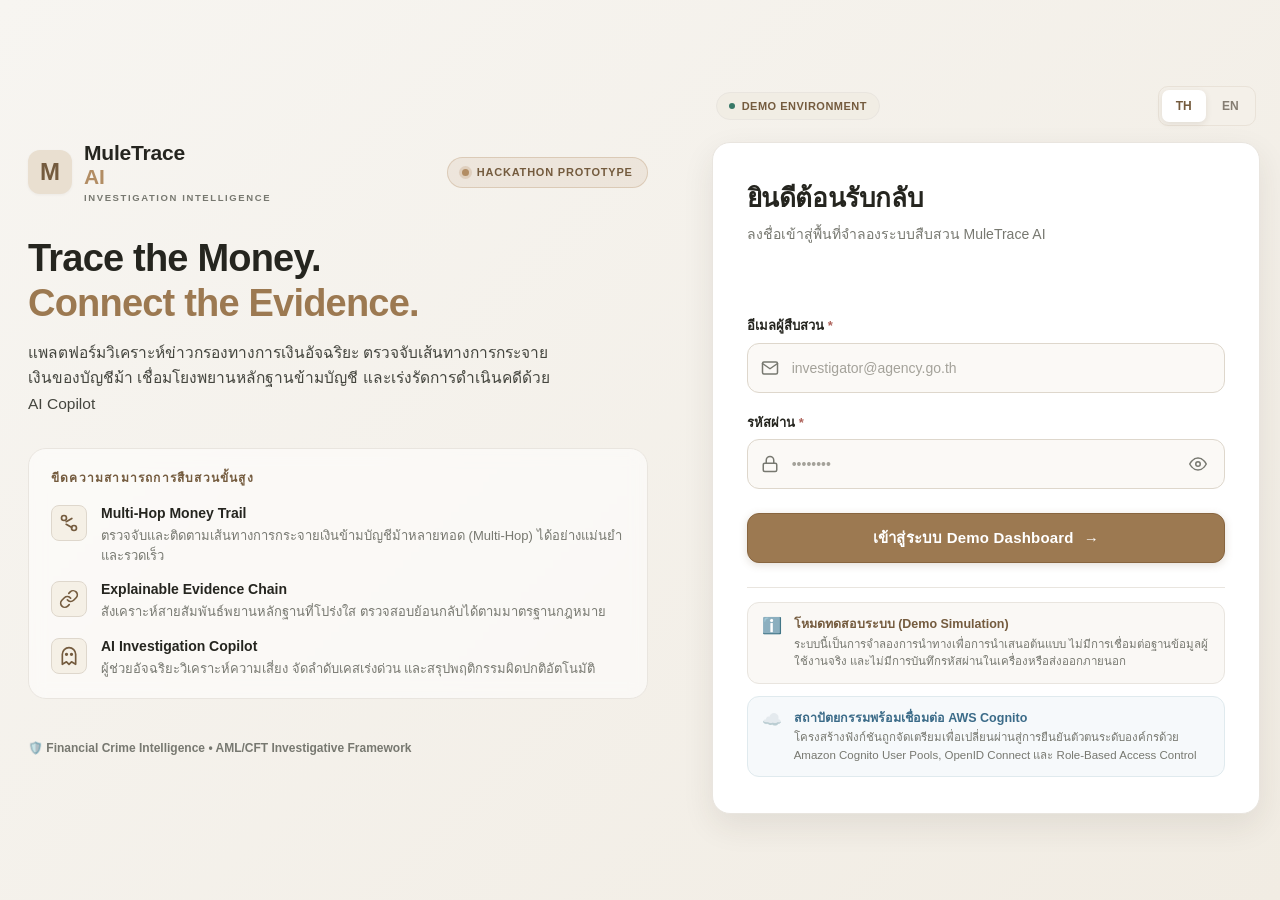
==== app/frontend/index.html @ 10af9bcc "feat: add authentication login pages, session handling, and UI assets for frontend investigation wor" ====
<!doctype html>
<html lang="th">

<head>
  <meta charset="utf-8">
  <meta name="viewport" content="width=device-width,initial-scale=1">
  <meta name="theme-color" content="#f7f5f1">
  <meta name="description" content="MuleTrace AI investigation prototype">

  <title>MuleTrace AI | Investigation Workspace</title>

  <script>
    (function () {
      try {
        if (sessionStorage.getItem("muletrace_auth_session") !== "active") {
          window.location.replace("login.html");
        }
      } catch (e) {
        window.location.replace("login.html");
      }
    })();

    function handleLogout() {
      try {
        sessionStorage.removeItem("muletrace_auth_session");
        localStorage.removeItem("muletrace_auth_session");
      } catch (e) {}
      window.location.replace("login.html");
    }
  </script>
  <style>
    #logoutBtn.btn-logout {
      display: inline-flex !important;
      align-items: center !important;
      justify-content: center !important;
      gap: 6px !important;
      background: #ffffff !important;
      color: #745b3e !important;
      border: 1px solid #ded9d1 !important;
      padding: 8px 14px !important;
      border-radius: 9px !important;
      font-family: inherit !important;
      font-size: 13px !important;
      font-weight: 600 !important;
      cursor: pointer !important;
      transition: all 0.15s ease-in-out !important;
      white-space: nowrap !important;
      flex: 0 0 auto !important;
      box-shadow: 0 1px 3px rgba(70, 50, 30, 0.05) !important;
      height: 40px !important;
      box-sizing: border-box !important;
    }
    #logoutBtn.btn-logout:hover {
      background: #fdfaf6 !important;
      border-color: #c9ad87 !important;
      color: #553e24 !important;
      box-shadow: 0 3px 8px rgba(116, 91, 62, 0.12) !important;
      transform: translateY(-1px);
    }
    #logoutBtn.btn-logout:active {
      transform: translateY(0);
      background: #f5ede2 !important;
    }
    #logoutBtn.btn-logout:focus-visible {
      outline: 2px solid #9c7951 !important;
      outline-offset: 2px !important;
    }
    #logoutBtn .logout-icon {
      stroke: currentColor !important;
      flex-shrink: 0 !important;
      transition: transform 0.15s ease !important;
    }
    #logoutBtn:hover .logout-icon {
      transform: translateX(2px) !important;
    }
    @media (max-width: 720px) {
      #logoutBtn.btn-logout {
        padding: 6px 10px !important;
        font-size: 12px !important;
        height: 36px !important;
      }
    }
  </style>

  <link rel="icon" href="assets/icon.svg" type="image/svg+xml">
  <link rel="manifest" href="manifest.webmanifest">
  <link rel="stylesheet" href="assets/css/style.css">
  <link rel="stylesheet" href="assets/css/case-manager.css">


  <script src="assets/js/data.js" defer></script>
  <script src="assets/js/config.js" defer></script>
  <script src="assets/js/i18n.js" defer></script>
  <script src="assets/js/api.js" defer></script>
  <script src="assets/js/app.js" defer></script>
  <script src="assets/js/case-manager.js" defer></script>
</head>

<body>
  <div class="shell">

    <!-- เมนูด้านซ้าย -->
    <aside class="sidebar">
      <div class="brand">
        <span class="brand-mark">M</span>
        <span>
          MuleTrace <b>AI</b>
          <small>INVESTIGATION INTELLIGENCE</small>
        </span>
      </div>

      <p class="nav-label">WORKSPACE</p>

      <nav aria-label="หน้าหลัก">
        <button class="nav-item active" data-page="overview">
          ▦ <span>Overview</span>
        </button>
        <button class="nav-item" data-page="cases">
          ▤ <span>Case Queue</span>
        </button>
        <button class="nav-item" data-page="trail">
          ◎ <span>Money Trail</span>
        </button>
        <button class="nav-item" data-page="investigation">
          ◇ <span>Investigation</span>
        </button>
        <button class="nav-item" data-page="report">
          ▣ <span>Evidence & Report</span>
        </button>
      </nav>

      <div class="sidebar-foot">
        <span class="status-dot"></span>
        Demo mode active
        <small>
          Synthetic data only · No live banking connection
        </small>
      </div>
    </aside>

    <div class="main-area">

      <!-- แถบด้านบน -->
      <header class="topbar">
        <div>
          <span class="eyebrow">
            FINANCIAL INVESTIGATION / COMMAND CENTER
          </span>
          <h1 id="pageTitle">Overview</h1>
        </div>

        <div class="language-switch" role="group" aria-label="Choose language">
          <button type="button" data-lang="th" class="active">
            TH
          </button>
          <button type="button" data-lang="en">
            EN
          </button>
        </div>

        <div class="header-actions">
          <span class="mode-badge">● DEMO DATA</span>

          <label class="case-select-label" for="caseSelect">
            CASE
          </label>

          <select id="caseSelect" aria-label="เลือกเคส"></select>

          <button type="button" id="logoutBtn" class="btn-logout" aria-label="ออกจากระบบ" title="ออกจากระบบ" onclick="handleLogout()">
            <svg class="logout-icon" width="15" height="15" viewBox="0 0 24 24" fill="none" stroke="currentColor" stroke-width="2" stroke-linecap="round" stroke-linejoin="round" aria-hidden="true">
              <path d="M9 21H5a2 2 0 0 1-2-2V5a2 2 0 0 1 2-2h4"></path>
              <polyline points="16 17 21 12 16 7"></polyline>
              <line x1="21" y1="12" x2="9" y2="12"></line>
            </svg>
            <span class="logout-label">ออกจากระบบ</span>
          </button>
        </div>
      </header>

      <main>

        <!-- หน้าที่ 1: Overview -->
        <section class="page active" id="page-overview">

          <div class="intro">
            <div>
              <p class="eyebrow">MULETRACE AI</p>
              <h2>
                Trace the Money.<br>
                Connect the Evidence.
              </h2>
              <p>
                เปลี่ยน Fraud Alert ให้เป็นเส้นทางการสืบสวน
                ที่ตรวจสอบหลักฐานย้อนกลับได้
              </p>
            </div>

            <button class="btn primary" data-go="investigation">
              เริ่มสืบสวน ↗
            </button>
          </div>

          <div class="metrics" id="metrics"></div>

          <div class="two-col">
            <section class="panel">
              <div class="section-head">
                <div>
                  <p class="eyebrow">ALERT MANAGEMENT</p>
                  <h3>Case Queue</h3>
                </div>
                <button class="text-btn" data-go="cases">
                  ดูทั้งหมด →
                </button>
              </div>

              <div id="overviewCases"></div>
            </section>

            <section class="panel">
              <div class="section-head">
                <div>
                  <p class="eyebrow">NETWORK SNAPSHOT</p>
                  <h3>Current Case</h3>
                </div>

                <span class="soft-pill" id="overviewRisk">—</span>
              </div>

              <div class="snapshot" id="snapshot"></div>

              <button class="btn subtle full" data-go="trail">
                เปิด Money Trail →
              </button>
            </section>
          </div>
        </section>

        <!-- หน้าที่ 2: Case Queue -->
        <section class="page" id="page-cases" hidden>
          <div class="section-head">
            <div>
              <p class="eyebrow">FRAUD ALERTS</p>
              <h2>Investigation Queue</h2>
            </div>

            <span class="soft-pill">
              จัดลำดับเพื่อให้เจ้าหน้าที่ตรวจต่อ
            </span>
          </div>

          <div class="panel">
            <div id="allCases"></div>
          </div>
        </section>

        <!-- หน้าที่ 3: Money Trail -->
        <section class="page" id="page-trail" hidden>

          <div class="section-head">
            <div>
              <p class="eyebrow">TRANSACTION INTELLIGENCE</p>
              <h2>Multi-Hop Money Trail</h2>
            </div>

            <span class="soft-pill">
              คลิกบัญชีหรือเส้นธุรกรรม
            </span>
          </div>

          <div class="panel">
            <div class="controls">
              <label>
                Network depth
                <select id="hopSelect">
                  <option value="1">1 hop</option>
                  <option value="2">2 hops</option>
                  <option value="3" selected>3 hops</option>
                </select>
              </label>

              <button id="resetReplay" class="btn subtle">
                แสดงทั้งหมด
              </button>
            </div>

            <div class="graph-container">
              <svg id="moneyGraph" viewBox="0 0 850 460" role="img" aria-label="กราฟเครือข่ายธุรกรรม">
              </svg>
            </div>

            <div class="legend">
              <span><i class="dot target"></i>บัญชีเป้าหมาย</span>
              <span><i class="dot flagged"></i>บัญชีที่ถูก Flag</span>
              <span><i class="dot watch"></i>บัญชี Watch</span>
              <span><i class="dot normal"></i>บัญชีอื่น</span>
            </div>
          </div>

          <div class="two-col">

            <section class="panel">
              <div class="section-head">
                <h3>Time Replay</h3>
                <span class="soft-pill" id="replayCount">—</span>
              </div>

              <label for="replayRange" class="field-label">
                เลื่อนเพื่อแสดงธุรกรรมตามลำดับเวลา
              </label>

              <input type="range" min="0" max="10" value="10" id="replayRange">

              <p class="helper" id="replayTime"></p>
            </section>

            <section class="panel">
              <div class="section-head">
                <h3>Selected Transaction</h3>
                <span class="soft-pill" id="selectedTxTag">—</span>
              </div>

              <div id="transactionDetail"></div>
            </section>
          </div>

          <section class="panel">
            <div class="section-head">
              <h3>Transaction Records</h3>
              <span class="helper">
                เลือกแถวเพื่อเน้นเส้นทาง
              </span>
            </div>

            <div class="table-scroll">
              <table>
                <thead>
                  <tr>
                    <th>ID</th>
                    <th>From → To</th>
                    <th>Amount</th>
                    <th>Date / Time</th>
                  </tr>
                </thead>
                <tbody id="transactionRows"></tbody>
              </table>
            </div>
          </section>
        </section>

        <!-- หน้าที่ 4: Investigation -->
        <section class="page" id="page-investigation" hidden>

          <div class="section-head">
            <div>
              <p class="eyebrow">INVESTIGATION WORKSPACE</p>
              <h2 id="investigationHeading">
                Case investigation
              </h2>
            </div>
            <span class="soft-pill" id="priorityLabel">—</span>
          </div>

          <div class="two-col">
            <section class="panel">
              <h3>Investigation Summary</h3>
              <div id="caseSummary"></div>

              <p class="disclaimer">
                Priority Score เป็นคะแนนจัดลำดับการตรวจสอบ
                ไม่ใช่โอกาสกระทำผิด และไม่ใช่การตัดสินความผิด
              </p>
            </section>

            <section class="panel">
              <div class="section-head">
                <h3>Tool Activity</h3>
                <span class="soft-pill">RULE-BASED DEMO</span>
              </div>

              <ol class="steps" id="toolSteps"></ol>
            </section>
          </div>

          <section class="panel">
            <div class="section-head">
              <h3>Recommended Next Accounts</h3>
              <button class="text-btn" data-go="trail">
                ดูกราฟ →
              </button>
            </div>

            <div id="recommendedAccounts" class="chips"></div>
          </section>
        </section>

        <!-- หน้าที่ 5: Evidence & Report -->
        <section class="page" id="page-report" hidden>

          <div class="section-head">
            <div>
              <p class="eyebrow">EXPLAINABLE INVESTIGATION</p>
              <h2>Evidence Chain & Report</h2>
            </div>

            <button class="btn primary" id="downloadReport">
              ↓ ดาวน์โหลดรายงาน
            </button>
          </div>

          <section class="panel">
            <div class="section-head">
              <h3>Evidence Chain</h3>
              <span class="helper">
                อ้างอิง Transaction ID จากข้อมูลจำลอง
              </span>
            </div>

            <div id="evidenceList" class="evidence-list"></div>
          </section>

          <div class="two-col">
            <section class="panel">
              <h3>Cross-Case Connections</h3>
              <div id="crossCases"></div>
            </section>

            <section class="panel">
              <div class="section-head">
                <h3>AWS Agent Handoff</h3>
                <span class="soft-pill" id="awsStatus">
                  NOT CONNECTED
                </span>
              </div>

              <p class="helper">
                พื้นที่รอรับผลจริงจาก Backend ของเพื่อน
                ไม่ได้เรียก Bedrock อัตโนมัติ
              </p>

              <button class="btn subtle" id="runAi">
                ขอ AI Summary ผ่าน API
              </button>

              <div id="aiResult" class="ai-result" aria-live="polite">
                ยังไม่ได้เชื่อม AWS · ใช้รายงานแบบ Rule-based ได้
              </div>
            </section>
          </div>
        </section>

      </main>

      <footer>
        MuleTrace AI · Hackathon Prototype ·
        Synthetic Data Only · Human Review Required
      </footer>
    </div>
  </div>


  <script>
    // Keep the language switch inside
    // the right-side header actions group.
    document.addEventListener("DOMContentLoaded", () => {
      const headerActions =
        document.querySelector(".header-actions");

      const languageSwitch =
        document.querySelector(".language-switch");

      if (headerActions && languageSwitch) {
        headerActions.prepend(languageSwitch);
      }
    });
  </script>

</body>
</html>
---- app/frontend/assets/css/style.css ----
:root {
  --bg: #f7f5f1;
  --paper: #ffffff;
  --ink: #25251f;
  --muted: #777870;
  --line: #e9e5df;
  --sand: #b28d64;
  --sand-light: #f1ebe2;
  --green: #377867;
  --red: #ae625a;
  --blue: #537d98;
}

* {
  box-sizing: border-box;
}

html {
  scroll-behavior: smooth;
}

body {
  margin: 0;
  font-family: "Segoe UI", Tahoma, sans-serif;
  background: var(--bg);
  color: var(--ink);
}

button,
select,
input {
  font: inherit;
}

button {
  cursor: pointer;
}

button:focus-visible,
select:focus-visible,
input:focus-visible {
  outline: 3px solid #c9ad87;
  outline-offset: 3px;
}

/* เนเธเธฃเธเธชเธฃเนเธฒเธเธซเธฅเธฑเธ */
.shell {
  min-height: 100vh;
  display: grid;
  grid-template-columns: 245px minmax(0, 1fr);
}

/* Sidebar */
.sidebar {
  background: white;
  border-right: 1px solid var(--line);
  padding: 29px 18px;
  display: flex;
  flex-direction: column;
  position: sticky;
  top: 0;
  height: 100vh;
}

.brand {
  display: flex;
  align-items: center;
  gap: 11px;
  font-size: 19px;
  font-weight: 750;
  padding: 4px 10px;
}

.brand b {
  color: var(--sand);
}

.brand small {
  display: block;
  margin-top: 5px;
  font-size: 9px;
  letter-spacing: 1.4px;
  color: var(--muted);
  font-weight: 600;
}

.brand-mark {
  width: 37px;
  height: 37px;
  display: grid;
  place-items: center;
  background: #e9dfd0;
  color: #745b3e;
  border-radius: 11px;
  font-size: 21px;
}

.nav-label,
.eyebrow {
  color: #9a8061;
  letter-spacing: 1.8px;
  font-size: 10px;
  font-weight: 750;
}

.nav-label {
  padding: 40px 12px 11px;
}

.sidebar nav {
  display: grid;
  gap: 5px;
}

.nav-item {
  border: 0;
  background: transparent;
  text-align: left;
  border-radius: 10px;
  padding: 13px 14px;
  color: #6b6b65;
  display: flex;
  align-items: center;
  gap: 12px;
  font-size: 14px;
}

.nav-item:hover,
.nav-item.active {
  background: var(--sand-light);
  color: #654d32;
}

.nav-item.active {
  font-weight: 700;
}

.sidebar-foot {
  margin-top: auto;
  border-top: 1px solid var(--line);
  padding: 22px 11px 4px;
  font-size: 12px;
  color: var(--green);
}

.sidebar-foot small {
  display: block;
  line-height: 1.6;
  margin-top: 8px;
  color: #94938c;
}

.status-dot {
  display: inline-block;
  width: 8px;
  height: 8px;
  border-radius: 50%;
  background: #5e9b7f;
  margin-right: 6px;
}

/* เนเธ–เธเธ”เนเธฒเธเธเธ */
.main-area {
  min-width: 0;
  display: flex;
  flex-direction: column;
}

.topbar {
  padding: 30px 4vw 24px;
  background: white;
  border-bottom: 1px solid var(--line);
  display: flex;
  align-items: center;
  justify-content: space-between;
  gap: 18px;
}

.topbar h1 {
  margin: 5px 0 0;
  font-size: 29px;
}

.header-actions {
  display: flex;
  align-items: center;
  gap: 12px;
  flex-wrap: wrap;
}

.mode-badge,
.soft-pill {
  white-space: nowrap;
  background: #f4f0e9;
  color: #886c4b;
  border-radius: 999px;
  padding: 9px 12px;
  font-size: 11px;
  font-weight: 700;
}

.mode-badge {
  color: #427b64;
  background: #ebf5ee;
}

.case-select-label {
  color: #9a958d;
  font-size: 10px;
}

.header-actions select,
.controls select {
  background: white;
  border: 1px solid #ded9d1;
  padding: 10px 14px;
  border-radius: 9px;
  color: #38352f;
}

/* เธเธทเนเธเธ—เธตเนเน€เธเธทเนเธญเธซเธฒ */
main {
  width: min(1450px, 100%);
  padding: 30px 4vw;
  margin: 0 auto;
  flex: 1;
}

.page {
  display: none;
}

.page.active {
  display: block;
}

/* Hero */
.intro {
  background: #f0ebe3;
  border: 1px solid #e7dfd3;
  border-radius: 20px;
  padding: 32px 36px;
  display: flex;
  align-items: flex-end;
  justify-content: space-between;
  gap: 20px;
  margin-bottom: 20px;
}

.intro h2 {
  font-size: clamp(31px, 3.6vw, 49px);
  line-height: 1.12;
  letter-spacing: -1.5px;
  margin: 10px 0;
}

.intro p:not(.eyebrow) {
  font-size: 14px;
  color: #78736c;
  max-width: 520px;
  line-height: 1.7;
}

.btn {
  border: 1px solid #dcd2c4;
  border-radius: 10px;
  padding: 12px 16px;
  background: white;
  color: #5a4a37;
  font-weight: 650;
  font-size: 13px;
}

.btn:hover {
  filter: brightness(.97);
}

.btn.primary {
  background: #9c7951;
  border-color: #9c7951;
  color: white;
}

.btn.subtle {
  background: #f8f5f0;
}

.btn.full {
  width: 100%;
}

/* KPI Cards */
.metrics {
  display: grid;
  grid-template-columns: repeat(4, minmax(0, 1fr));
  gap: 14px;
  margin-bottom: 18px;
}

.metric {
  background: white;
  border: 1px solid var(--line);
  border-radius: 15px;
  padding: 22px;
}

.metric small {
  display: block;
  color: var(--muted);
  font-size: 12px;
}

.metric strong {
  display: block;
  font-size: 30px;
  margin-top: 9px;
}

/* Panels */
.panel {
  min-width: 0;
  background: white;
  border: 1px solid var(--line);
  border-radius: 16px;
  padding: 24px;
  margin-bottom: 17px;
}

.panel h3 {
  font-size: 18px;
  margin: 0 0 17px;
}

.section-head {
  display: flex;
  align-items: center;
  justify-content: space-between;
  gap: 15px;
  margin-bottom: 18px;
}

.section-head h3,
.section-head h2 {
  margin: 0;
}

.section-head h2 {
  font-size: 28px;
}

.section-head .eyebrow {
  margin: 0 0 8px;
}

.text-btn {
  border: 0;
  background: none;
  color: #9a7754;
  font-weight: 750;
  font-size: 12px;
}

.two-col {
  display: grid;
  grid-template-columns: 1.35fr 1fr;
  gap: 17px;
}

/* Case Queue */
.case-row {
  display: grid;
  grid-template-columns: 1fr auto;
  gap: 12px;
  align-items: center;
  width: 100%;
  text-align: left;
  padding: 16px 4px;
  background: transparent;
  border: 0;
  border-bottom: 1px solid var(--line);
  color: var(--ink);
}

.case-row:hover {
  background: #fcfaf6;
}

.case-row.active .case-title {
  color: #9a7652;
}

.case-title {
  font-weight: 760;
}

.case-desc {
  display: block;
  color: var(--muted);
  font-size: 12px;
  margin-top: 6px;
}

.amount {
  font-weight: 800;
  text-align: right;
}

.risk {
  display: block;
  font-size: 10px;
  color: #ae6c56;
  margin-top: 5px;
}

.snapshot {
  display: grid;
  grid-template-columns: repeat(2, minmax(0, 1fr));
  gap: 16px;
  margin: 16px 0;
}

.snapshot-item {
  border-radius: 12px;
  padding: 15px;
  background: #faf8f5;
}

.snapshot-item small {
  color: var(--muted);
  display: block;
  font-size: 11px;
}

.snapshot-item strong {
  display: block;
  margin-top: 8px;
  font-size: 22px;
}

/* Money Trail */
.controls {
  display: flex;
  gap: 12px;
  align-items: end;
  justify-content: space-between;
  margin-bottom: 20px;
}

.controls label {
  display: grid;
  gap: 6px;
  color: var(--muted);
  font-size: 12px;
}

.graph-container {
  width: 100%;
  overflow: auto;
  background: #fcfbf9;
  border: 1px solid #efebe4;
  border-radius: 14px;
}

.graph-container svg {
  display: block;
  width: 100%;
  min-width: 520px;
  height: auto;
  min-height: 340px;
}

.graph-edge {
  stroke: #c3b7a8;
  stroke-width: 2;
  opacity: .8;
  cursor: pointer;
}

.graph-edge.selected {
  stroke: #aa7850;
  stroke-width: 5;
  opacity: 1;
}

.graph-node {
  cursor: pointer;
  stroke-width: 3;
}

.graph-label {
  font-size: 13px;
  fill: #3b3934;
  font-weight: 750;
  pointer-events: none;
}

.legend {
  display: flex;
  flex-wrap: wrap;
  gap: 15px;
  color: var(--muted);
  font-size: 11px;
  padding-top: 15px;
}

.dot {
  display: inline-block;
  width: 10px;
  height: 10px;
  margin-right: 6px;
  border-radius: 50%;
}

.dot.target {
  background: #cfaa78;
}

.dot.flagged {
  background: #ca7975;
}

.dot.watch {
  background: #c5a26b;
}

.dot.normal {
  background: #86a7aa;
}

.field-label,
.helper {
  font-size: 12px;
  color: var(--muted);
  line-height: 1.6;
}

input[type=range] {
  width: 100%;
  margin: 15px 0;
  accent-color: #a38460;
}

/* เธ•เธฒเธฃเธฒเธเนเธฅเธฐเธฃเธฒเธขเธฅเธฐเน€เธญเธตเธขเธ” */
.detail-row {
  display: flex;
  justify-content: space-between;
  gap: 12px;
  margin: 12px 0;
  border-bottom: 1px solid var(--line);
  padding-bottom: 9px;
  font-size: 13px;
}

.detail-row span:first-child {
  color: var(--muted);
}

.table-scroll {
  overflow-x: auto;
}

table {
  width: 100%;
  border-collapse: collapse;
  font-size: 13px;
  min-width: 540px;
  text-align: left;
}

th {
  background: #f8f6f2;
  color: #817c72;
  font-size: 11px;
}

td,
th {
  padding: 13px 12px;
  border-bottom: 1px solid var(--line);
}

tr.clickable {
  cursor: pointer;
}

tr.clickable:hover,
tr.selected {
  background: #f6efe6;
}

/* Investigation */
.summary-score {
  display: flex;
  gap: 18px;
  align-items: center;
  margin: 14px 0;
}

.score-circle {
  width: 80px;
  height: 80px;
  flex-shrink: 0;
  display: grid;
  place-items: center;
  background: #f3eadc;
  border-radius: 50%;
  color: #8e6742;
  font-weight: 850;
  font-size: 24px;
}

.disclaimer {
  font-size: 12px;
  color: #927c66;
  background: #faf7f1;
  padding: 12px;
  border-radius: 9px;
  line-height: 1.7;
}

.steps {
  padding-left: 20px;
  margin: 0;
}

.steps li {
  padding: 0 0 18px 8px;
  color: #756e65;
}

.steps li strong {
  display: block;
  color: #39362e;
  font-size: 13px;
}

.steps li small {
  display: block;
  font-size: 11px;
  margin-top: 4px;
}

.chips {
  display: flex;
  flex-wrap: wrap;
  gap: 9px;
}

.chip {
  background: #f4f0e9;
  border-radius: 8px;
  padding: 11px 13px;
  color: #695c4d;
  font-size: 13px;
}

/* Evidence */
.evidence-item {
  padding: 18px 0;
  border-bottom: 1px solid var(--line);
}

.evidence-item:first-child {
  padding-top: 0;
}

.evidence-item h4 {
  margin: 0 0 8px;
  font-size: 15px;
}

.evidence-item p {
  color: var(--muted);
  font-size: 13px;
  margin: 0 0 12px;
  line-height: 1.7;
}

.tx-link {
  display: inline-block;
  border: 1px solid #e8ddd0;
  border-radius: 7px;
  background: #f8f4ed;
  color: #866543;
  padding: 7px 9px;
  margin: 0 6px 6px 0;
  font-size: 11px;
  font-weight: 750;
}

.ai-result {
  white-space: pre-wrap;
  overflow-wrap: anywhere;
  font-size: 13px;
  color: #77736d;
  line-height: 1.8;
  background: #faf8f5;
  border-radius: 9px;
  padding: 15px;
  margin-top: 14px;
}

footer {
  border-top: 1px solid var(--line);
  padding: 20px 36px;
  text-align: center;
  font-size: 11px;
  color: #aaa399;
}

/* Tablet */
@media (max-width: 1100px) {
  .metrics {
    grid-template-columns: repeat(2, 1fr);
  }

  .two-col {
    grid-template-columns: 1fr;
  }

  .shell {
    grid-template-columns: 215px minmax(0, 1fr);
  }
}

/* Mobile */
@media (max-width: 720px) {
  .shell {
    display: block;
  }

  .sidebar {
    position: static;
    height: auto;
    padding: 13px 15px;
    border-right: 0;
    border-bottom: 1px solid var(--line);
  }

  .brand small,
  .nav-label,
  .sidebar-foot {
    display: none;
  }

  .sidebar nav {
    display: flex;
    overflow-x: auto;
    gap: 6px;
    margin-top: 13px;
    padding-bottom: 3px;
  }

  .nav-item {
    white-space: nowrap;
    font-size: 12px;
    padding: 10px;
  }

  .topbar {
    padding: 17px 18px;
    align-items: start;
    flex-direction: column;
  }

  .topbar h1 {
    font-size: 23px;
  }

  .header-actions {
    width: 100%;
    justify-content: space-between;
  }

  .intro {
    padding: 23px;
    align-items: start;
    flex-direction: column;
  }

  .intro h2 {
    font-size: 33px;
  }

  .metrics {
    gap: 9px;
  }

  .metric {
    padding: 17px;
  }

  .metric strong {
    font-size: 25px;
  }

  main {
    padding: 16px 12px;
  }

  .panel {
    padding: 17px;
  }

  .section-head h2 {
    font-size: 23px;
  }
}

/* TH / EN Language Switcher */

.language-switch {
  display: inline-flex;
  gap: 3px;
  padding: 4px;
  background: #f4f0e9;
  border: 1px solid #e9e2d8;
  border-radius: 10px;
}

.language-switch button {
  border: none;
  background: transparent;
  color: #857d72;
  border-radius: 7px;
  padding: 8px 12px;
  font-size: 12px;
  font-weight: 700;
  cursor: pointer;
}

.language-switch button.active {
  background: white;
  color: #8c6945;
  box-shadow: 0 1px 5px rgba(70, 50, 30, 0.1);
}

@media (max-width: 720px) {
  .language-switch button {
    padding: 7px 10px;
  }
}

/* ============================================
   MuleTrace AI — Header Layout Fix
   TH/EN + Demo Status + Case Selector
   ============================================ */

/* จัดแถบ Header ให้มีซ้ายและขวาชัดเจน */
.topbar {
  display: flex !important;
  align-items: center;
  justify-content: space-between !important;
  gap: 24px;
  min-width: 0;
}

/* รวมเครื่องมือทั้งหมดไว้ด้านขวา */
.topbar .header-actions {
  display: flex !important;
  align-items: center !important;
  justify-content: flex-end !important;
  flex-wrap: nowrap;
  gap: 14px !important;

  width: auto !important;
  max-width: 100%;
  margin-left: auto !important;
  flex: 0 0 auto;
}

/* ปุ่มเปลี่ยนภาษาต้องไม่ลอยหรือขยับ */
.topbar .language-switch {
  display: inline-flex !important;
  align-items: center;
  justify-content: center;
  gap: 3px;

  position: static !important;
  inset: auto !important;
  transform: none !important;

  margin: 0 !important;
  padding: 4px;

  width: auto;
  flex: 0 0 auto;

  background: #f4efe7;
  border: 1px solid #e8dfd3;
  border-radius: 12px;
}

/* ปุ่ม TH และ EN มีขนาดเท่ากัน */
.topbar .language-switch button {
  display: flex;
  align-items: center;
  justify-content: center;

  width: 42px;
  min-width: 42px;
  height: 35px;
  padding: 0;

  border: 0;
  border-radius: 8px;
  background: transparent;

  color: #8b7d6b;
  font-family: inherit;
  font-size: 12px;
  font-weight: 700;

  cursor: pointer;
  transition:
    background 0.2s ease,
    color 0.2s ease,
    box-shadow 0.2s ease;
}

.topbar .language-switch button:hover {
  color: #765334;
  background: rgba(255, 255, 255, 0.5);
}

/* ภาษาที่กำลังเลือก */
.topbar .language-switch button.active {
  color: #906a44;
  background: #ffffff;
  box-shadow: 0 2px 6px rgba(70, 50, 30, 0.1);
}

/* ไม่ให้ช่องเลือกเคสโดนบีบ */
.topbar .header-actions select {
  flex-shrink: 0;
}

/* ============================
   Tablet
   ============================ */

@media (max-width: 1000px) {
  .topbar {
    gap: 16px;
  }

  .topbar .header-actions {
    gap: 10px !important;
  }
}

/* ============================
   Mobile
   ============================ */

@media (max-width: 720px) {
  .topbar {
    height: auto !important;
    min-height: 80px;
    flex-wrap: wrap;
    align-items: center;
    padding-top: 16px;
    padding-bottom: 16px;
    gap: 14px;
  }

  .topbar .header-actions {
    width: 100% !important;
    margin-left: 0 !important;
    flex-wrap: wrap;
    justify-content: flex-start !important;
    gap: 10px !important;
  }

  .topbar .language-switch button {
    width: 39px;
    min-width: 39px;
    height: 33px;
  }
}

/* ==========================================
   MuleTrace AI — Stable Bilingual Layout
   Prevent layout shifts between TH and EN
   ========================================== */

/* ให้ขนาดกล่องรวม padding และ border เสมอ */
*,
*::before,
*::after {
  box-sizing: border-box;
}

/* ป้องกันหน้าเว็บขยายแนวนอน */
html,
body {
  max-width: 100%;
  overflow-x: hidden;
}

/* ฟอนต์และความสูงบรรทัดคงที่ */
body {
  line-height: 1.5;
}

/* ==========================================
   1. TOP HEADER
   ========================================== */

.topbar {
  display: flex !important;
  align-items: center !important;
  justify-content: space-between !important;
  gap: 24px;

  min-height: 106px;
  min-width: 0;
}

/* ฝั่งชื่อหน้ามีพื้นที่ยืดหยุ่น */
.topbar> :first-child {
  min-width: 0;
  flex: 1 1 auto;
}

/* ชื่อหน้าไม่เปลี่ยนความสูงตามภาษา */
.topbar h1,
#pageTitle {
  line-height: 1.25;
  min-height: 1.25em;
  margin-bottom: 0;
}

/* รวมเครื่องมือไว้ด้านขวาตลอด */
.topbar .header-actions {
  display: flex !important;
  align-items: center !important;
  justify-content: flex-end !important;
  flex-wrap: nowrap !important;

  gap: 12px !important;
  flex: 0 0 auto;

  width: auto !important;
  margin-left: auto !important;
}

/* ==========================================
   2. LANGUAGE SWITCH
   ========================================== */

.topbar .language-switch {
  display: inline-flex !important;
  align-items: center;
  justify-content: center;

  position: static !important;
  transform: none !important;

  width: 100px !important;
  min-width: 100px !important;
  height: 43px;

  gap: 3px;
  padding: 4px;
  margin: 0 !important;

  flex: 0 0 100px;

  border: 1px solid #e8dfd3;
  border-radius: 11px;
  background: #f4efe7;
}

/* ปุ่ม TH / EN ขนาดเท่ากัน */
.topbar .language-switch button {
  display: flex;
  align-items: center;
  justify-content: center;

  width: 43px !important;
  min-width: 43px !important;
  height: 33px !important;

  margin: 0;
  padding: 0 !important;

  border: 0;
  border-radius: 8px;

  background: transparent;
  color: #8b7d6b;

  font-family: inherit;
  font-size: 12px;
  font-weight: 700;
  line-height: 1;

  cursor: pointer;
}

/* ปุ่มที่เลือกใช้เงา ไม่ขยายขนาด */
.topbar .language-switch button.active {
  background: #ffffff;
  color: #906a44;
  box-shadow: 0 2px 6px rgba(70, 50, 30, 0.1);
}

/* ==========================================
   3. HEADER STATUS & CASE SELECTOR
   ========================================== */

/* ป้องกันป้าย Demo Data ถูกบีบ */
.topbar .mode-badge {
  flex-shrink: 0;
  white-space: nowrap;
}

/* ช่องเลือกเคสกว้างเท่าเดิมเสมอ */
.topbar #caseSelect {
  width: 125px;
  min-width: 125px;
  max-width: 125px;

  flex: 0 0 125px;
}

/* ==========================================
   4. SIDEBAR
   ========================================== */

/* เมนูสูงเท่ากันในทุกภาษา */
.sidebar .nav-item {
  display: flex;
  align-items: center;

  min-height: 48px;
  line-height: 1.4;
}

/* ไม่ให้ข้อความเมนูดันไอคอน */
.sidebar .nav-item span {
  min-width: 0;
}

/* ==========================================
   5. OVERVIEW HERO
   ========================================== */

/* กรอบ Hero คงความสูงขั้นต่ำ */
#page-overview .intro {
  min-height: 225px;
}

/* หัวข้อ Hero ใช้ความสูงบรรทัดคงที่ */
#page-overview .intro h1,
#page-overview .intro h2 {
  line-height: 1.12;
}

/* กันข้อความคำอธิบายดันปุ่ม */
#page-overview .intro p {
  line-height: 1.65;
}

/* ==========================================
   6. KPI CARDS
   ========================================== */

#metrics {
  grid-template-columns: repeat(4,
      minmax(0, 1fr));
}

/* ให้การ์ดสูงเท่ากัน */
#metrics .metric {
  min-width: 0;
  min-height: 96px;
}

/* ชื่อ KPI มีความสูงขั้นต่ำคงที่ */
#metrics .metric small {
  display: block;
  min-height: 18px;
  line-height: 18px;
}

/* ค่าตัวเลขต้องไม่ถูกบีบ */
#metrics .metric strong {
  font-variant-numeric: tabular-nums;
  white-space: nowrap;
  line-height: 1.2;
}

/* ==========================================
   7. PANELS AND CASE CARDS
   ========================================== */

#page-overview .panel {
  min-width: 0;
}

/* หัวการ์ดรักษาแนวเดียวกัน */
#page-overview .section-head {
  min-height: 48px;
}

/* แถวรายการเคสมีความสูงขั้นต่ำ */
#page-overview .case-row {
  min-height: 68px;
}

/* ตัวเลขใช้ความกว้างสม่ำเสมอ */
#page-overview .case-row,
#page-overview .panel {
  font-variant-numeric: tabular-nums;
}

/* ==========================================
   8. TABLET
   ========================================== */

@media (max-width: 1100px) {
  .topbar {
    gap: 12px;
  }

  .topbar .header-actions {
    gap: 8px !important;
  }

  #metrics {
    grid-template-columns: repeat(2,
        minmax(0, 1fr));
  }
}

/* ==========================================
   9. MOBILE
   ========================================== */

@media (max-width: 720px) {
  .topbar {
    height: auto !important;
    min-height: 100px;

    flex-wrap: wrap;
    align-items: center;

    gap: 12px;
    padding-top: 14px;
    padding-bottom: 14px;
  }

  .topbar .header-actions {
    width: 100% !important;
    flex: 1 1 100%;

    margin-left: 0 !important;

    flex-wrap: wrap !important;
    justify-content: flex-start !important;
  }

  #metrics {
    grid-template-columns: repeat(2,
        minmax(0, 1fr));
  }

  #page-overview .intro {
    min-height: 0;
  }

  #page-overview .section-head {
    min-height: 0;
  }
}

/* ==========================================
   MuleTrace AI — Final Language Layout Lock
   Keep buttons in the same position for TH/EN
   ========================================== */

/* ปุ่มเริ่มสืบสวน: กว้างเท่ากันทุกภาษา */
#page-overview .intro [data-go="investigation"] {
  width: 160px !important;
  min-width: 160px !important;
  height: 44px;

  display: inline-flex !important;
  align-items: center;
  justify-content: center;

  text-align: center;
  white-space: nowrap;
  flex-shrink: 0;

  font-size: 12px;
}

/* ปุ่มภาษา: ขนาดคงที่ */
.topbar .language-switch {
  width: 100px !important;
  min-width: 100px !important;
  flex: 0 0 100px !important;
}

/* ป้าย Demo Data: กว้างเท่ากันทั้งไทยและอังกฤษ */
.topbar .mode-badge {
  width: 105px !important;
  min-width: 105px !important;

  display: inline-flex !important;
  align-items: center;
  justify-content: center;

  white-space: nowrap;
  flex: 0 0 105px;
}

/* คำว่า CASE / เคส */
.topbar .case-select-label {
  width: 34px !important;
  min-width: 34px !important;
  text-align: center;
  white-space: nowrap;
  flex: 0 0 34px;
}

/* กล่องเลือกเคส */
.topbar #caseSelect {
  width: 125px !important;
  min-width: 125px !important;
  flex: 0 0 125px;
}

/* เครื่องมือ Header อยู่ติดกัน ไม่เปลี่ยนระยะ */
.topbar .header-actions {
  gap: 10px !important;
}

/* มือถือ: ปรับขนาดให้พอดี */
@media (max-width: 720px) {
  #page-overview .intro [data-go="investigation"] {
    width: 150px !important;
    min-width: 150px !important;
  }

  .topbar .header-actions {
    gap: 8px !important;
  }
}

/* ==========================================
  
/* ==========================================
   MULETRACE AI — FINAL SIDEBAR LAYOUT
   Desktop: Fixed full-height sidebar
   Mobile: Responsive horizontal navigation
   Applies to ALL pages
   ========================================== */

/* Desktop layout */
@media (min-width: 721px) {

  .shell {
    display: block !important;
    min-height: 100vh;
    min-height: 100dvh;
  }

  /* Sidebar ติดขอบซ้ายเต็มความสูงของจอ */
  .sidebar {
    position: fixed !important;

    top: 0 !important;
    left: 0 !important;
    bottom: 0 !important;
    right: auto !important;

    width: 245px !important;

    height: 100vh !important;
    height: 100dvh !important;

    min-height: 0 !important;
    max-height: none !important;

    display: flex !important;
    flex-direction: column !important;

    padding: 29px 18px;

    background: #ffffff !important;
    border-right: 1px solid #e9e5df;

    overflow-y: auto;
    overflow-x: hidden;

    z-index: 100;
  }

  /* สถานะ Demo อยู่ล่างสุด */
  .sidebar-foot {
    margin-top: auto !important;
    flex-shrink: 0;
  }

  /* เนื้อหาทุกหน้าขยับพ้น Sidebar */
  .main-area {
    width: calc(100% - 245px) !important;
    min-height: 100vh;
    min-height: 100dvh;

    margin-left: 245px !important;

    display: flex;
    flex-direction: column;

    min-width: 0;
  }

  /* เนื้อหาหลักกินพื้นที่ที่เหลือ */
  .main-area>main {
    flex: 1 0 auto;
    min-width: 0;
  }

  /* Footer อยู่ด้านล่างส่วนเนื้อหา */
  .main-area>footer {
    width: 100%;
    flex-shrink: 0;
  }
}

/* Tablet */
@media (min-width: 721px) and (max-width: 1100px) {

  .sidebar {
    width: 215px !important;
    padding: 23px 14px;
  }

  .main-area {
    width: calc(100% - 215px) !important;
    margin-left: 215px !important;
  }
}

/* Mobile */
@media (max-width: 720px) {

  .shell {
    display: block !important;
    width: 100%;
    min-height: 100dvh;
  }

  /* Sidebar กลายเป็นแถบเมนูด้านบน */
  .sidebar {
    position: relative !important;

    top: auto !important;
    left: auto !important;
    right: auto !important;
    bottom: auto !important;

    width: 100% !important;

    height: auto !important;
    min-height: 0 !important;
    max-height: none !important;

    display: flex !important;
    flex-direction: column;

    padding: 13px 15px;

    background: #ffffff !important;

    border-right: 0;
    border-bottom: 1px solid #e9e5df;

    overflow: visible !important;
  }

  /* เมนูเลื่อนไปด้านข้างได้ */
  .sidebar nav {
    display: flex !important;

    gap: 6px;

    width: 100%;

    overflow-x: auto !important;
    overflow-y: hidden;

    padding-bottom: 6px;

    -webkit-overflow-scrolling: touch;
  }

  .sidebar .nav-item {
    flex: 0 0 auto;
    white-space: nowrap;

    min-height: 40px;

    padding: 10px 12px;
    font-size: 12px;
  }

  /* ซ่อนสถานะ Demo ใน Sidebar มือถือ */
  .sidebar-foot {
    display: none !important;
  }

  /* เนื้อหากินพื้นที่เต็มจอ */
  .main-area {
    width: 100% !important;
    min-width: 0;

    margin-left: 0 !important;

    min-height: 0;
  }

  .main-area>main {
    width: 100%;
    min-width: 0;
  }

  .main-area>footer {
    width: 100%;
  }
}

/* ==========================================
   LOGOUT BUTTON (FINANCIAL WORKSPACE THEME)
   ========================================== */

.btn-logout {
  display: inline-flex !important;
  align-items: center !important;
  justify-content: center !important;
  gap: 6px !important;
  background: #ffffff !important;
  color: #745b3e !important;
  border: 1px solid #ded9d1 !important;
  padding: 8px 14px !important;
  border-radius: 9px !important;
  font-family: inherit !important;
  font-size: 13px !important;
  font-weight: 600 !important;
  cursor: pointer !important;
  transition: all 0.15s ease-in-out !important;
  white-space: nowrap !important;
  flex: 0 0 auto !important;
  box-shadow: 0 1px 3px rgba(70, 50, 30, 0.05) !important;
  height: 40px !important;
  box-sizing: border-box !important;
}

.btn-logout:hover {
  background: #fdfaf6 !important;
  border-color: #c9ad87 !important;
  color: #553e24 !important;
  box-shadow: 0 3px 8px rgba(116, 91, 62, 0.12) !important;
  transform: translateY(-1px);
}

.btn-logout:active {
  transform: translateY(0);
  background: #f5ede2 !important;
  box-shadow: 0 1px 2px rgba(116, 91, 62, 0.1) !important;
}

.btn-logout:focus-visible {
  outline: 2px solid #9c7951 !important;
  outline-offset: 2px !important;
}

.btn-logout .logout-icon {
  stroke: currentColor;
  flex-shrink: 0;
  transition: transform 0.15s ease;
}

.btn-logout:hover .logout-icon {
  transform: translateX(2px);
}

@media (max-width: 720px) {
  .btn-logout {
    padding: 6px 10px !important;
    font-size: 12px !important;
    height: 36px !important;
  }
}
---- app/frontend/assets/css/case-manager.css ----
/*
  MuleTrace AI — Case Manager UI
  Cream / Beige / Minimal Banking
*/

/* ซ่อน Case Queue แบบเก่าเฉพาะหน้าเคส
   แต่ยังเก็บ Element ไว้ให้ app.js ใช้ได้ */
#page-cases > :not(#mt-case-manager) {
  display: none !important;
}

#mt-case-manager {
  width: 100%;
  color: #28251f;
}

.mtcm-container {
  display: flex;
  flex-direction: column;
  gap: 20px;
  padding-bottom: 32px;
}

.mtcm-heading {
  display: flex;
  justify-content: space-between;
  align-items: flex-start;
  gap: 20px;
}

.mtcm-heading h2 {
  font-size: clamp(25px, 3vw, 34px);
  font-weight: 750;
  line-height: 1.2;
  margin: 7px 0 8px;
  color: #26231e;
}

.mtcm-heading p {
  margin: 0;
  color: #81776b;
  font-size: 13px;
  line-height: 1.7;
}

.mtcm-overline {
  font-size: 11px;
  font-weight: 750;
  letter-spacing: 1.8px;
  text-transform: uppercase;
  color: #a37a50;
}

.mtcm-heading-actions {
  display: flex;
  align-items: center;
  flex-wrap: wrap;
  gap: 10px;
}

.mtcm-source {
  padding: 10px 13px;
  border-radius: 999px;
  background: #eaf4ed;
  color: #32785e;
  font-size: 11px;
  font-weight: 750;
  white-space: nowrap;
}

.mtcm-secondary,
.mtcm-primary,
.mtcm-reset,
.mtcm-view,
.mtcm-icon-button,
.mtcm-pages button {
  font: inherit;
  cursor: pointer;
}

.mtcm-secondary {
  padding: 10px 13px;
  border: 1px solid #e6dfd4;
  background: #fff;
  border-radius: 10px;
  font-size: 12px;
  color: #72583b;
  font-weight: 700;
}

.mtcm-secondary:hover,
.mtcm-reset:hover {
  background: #f4efe7;
}

.mtcm-secondary:disabled {
  opacity: 0.6;
  cursor: wait;
}

.mtcm-summary {
  display: grid;
  grid-template-columns: repeat(4, minmax(0, 1fr));
  gap: 12px;
}

.mtcm-stat {
  display: flex;
  flex-direction: column;
  gap: 10px;
  min-width: 0;
  padding: 19px 20px;
  background: #fff;
  border: 1px solid #e8e2d9;
  border-radius: 16px;
}

.mtcm-stat small {
  color: #8a8074;
  font-size: 11px;
  text-transform: uppercase;
}

.mtcm-stat strong {
  color: #26231e;
  font-size: 27px;
  line-height: 1.1;
  font-weight: 750;
}

.mtcm-filters {
  display: grid;
  grid-template-columns:
    minmax(180px, 1.8fr)
    minmax(120px, 1fr)
    minmax(120px, 1fr)
    minmax(155px, 1.2fr)
    auto;
  align-items: end;
  gap: 12px;
  padding: 18px;
  background: #fff;
  border: 1px solid #e8e2d9;
  border-radius: 16px;
}

.mtcm-filters label {
  display: flex;
  flex-direction: column;
  gap: 8px;
  min-width: 0;
}

.mtcm-filters label > span {
  font-size: 12px;
  font-weight: 700;
  color: #6b6155;
}

.mtcm-filters input,
.mtcm-filters select {
  width: 100%;
  min-width: 0;
  height: 43px;
  padding: 0 12px;
  border: 1px solid #e3dcd0;
  border-radius: 9px;
  outline: none;
  background: #fcfbf9;
  color: #302a24;
  font-size: 13px;
  font-family: inherit;
}

.mtcm-filters input:focus,
.mtcm-filters select:focus {
  border-color: #a98258;
  box-shadow: 0 0 0 3px rgba(169, 130, 88, 0.12);
}

.mtcm-search-field input {
  background: #fcfbf9;
}

.mtcm-reset {
  height: 43px;
  padding: 0 15px;
  border: 1px solid #e3dcd0;
  border-radius: 9px;
  color: #856744;
  background: #f7f3ed;
  font-size: 12px;
  font-weight: 700;
  white-space: nowrap;
}

.mtcm-table-card {
  overflow: hidden;
  border: 1px solid #e8e2d9;
  border-radius: 17px;
  background: #fff;
}

.mtcm-table-top,
.mtcm-table-bottom {
  display: flex;
  justify-content: space-between;
  align-items: center;
  gap: 12px;
  padding: 17px 19px;
}

.mtcm-table-top {
  border-bottom: 1px solid #eee8df;
}

.mtcm-table-top strong {
  font-size: 15px;
}

.mtcm-table-top span,
.mtcm-table-bottom small {
  color: #8e8479;
  font-size: 12px;
}

.mtcm-table-scroll {
  width: 100%;
  overflow-x: auto;
}

.mtcm-table {
  width: 100%;
  min-width: 890px;
  border-collapse: collapse;
  text-align: left;
}

.mtcm-table thead {
  background: #f8f5ef;
}

.mtcm-table th {
  padding: 15px 13px;
  color: #867767;
  font-size: 10px;
  font-weight: 750;
  letter-spacing: 0.5px;
  text-transform: uppercase;
  white-space: nowrap;
}

.mtcm-table td {
  padding: 16px 13px;
  font-size: 12px;
  color: #524b42;
  border-top: 1px solid #f0ece5;
  vertical-align: middle;
}

.mtcm-table tbody tr:hover {
  background: #fcfaf7;
}

.mtcm-case-link {
  display: block;
  padding: 0;
  border: 0;
  background: transparent;
  color: #977047;
  font-size: 13px;
  font-weight: 750;
  text-align: left;
  cursor: pointer;
}

.mtcm-case-link:hover {
  text-decoration: underline;
}

.mtcm-muted {
  display: block;
  margin-top: 5px;
  color: #9d9489;
  font-size: 10px;
}

.mtcm-account {
  white-space: nowrap;
  font-weight: 650;
}

.mtcm-arrow {
  color: #bc9f7c;
  margin: 0 4px;
}

.mtcm-amount {
  font-weight: 750;
  color: #2d2923 !important;
  white-space: nowrap;
}

.mtcm-pill {
  display: inline-block;
  padding: 6px 10px;
  border-radius: 999px;
  font-size: 10px;
  font-weight: 750;
  white-space: nowrap;
}

.mtcm-pill.risk-high {
  color: #b93333;
  background: #fff0ed;
}

.mtcm-pill.risk-medium {
  color: #a56818;
  background: #fff2d7;
}

.mtcm-pill.risk-low {
  color: #2f8466;
  background: #e7f5ed;
}

.mtcm-pill.risk-unknown {
  color: #77706a;
  background: #f1efec;
}

.mtcm-pill.status-new {
  color: #896544;
  background: #f5eee5;
}

.mtcm-pill.status-in_progress {
  color: #386aa7;
  background: #e8f1ff;
}

.mtcm-pill.status-review {
  color: #8061a6;
  background: #f1ecfa;
}

.mtcm-pill.status-closed {
  color: #398064;
  background: #e8f5ee;
}

.mtcm-pill.status-other {
  color: #77706a;
  background: #f1efec;
}

.mtcm-view {
  padding: 6px 0;
  border: 0;
  background: transparent;
  color: #967249;
  font-size: 12px;
  font-weight: 700;
  white-space: nowrap;
}

.mtcm-view:hover {
  text-decoration: underline;
}

.mtcm-table-bottom {
  border-top: 1px solid #eee8df;
}

.mtcm-pages {
  display: flex;
  align-items: center;
  gap: 5px;
}

.mtcm-pages button {
  min-width: 32px;
  height: 32px;
  padding: 0 7px;
  border: 1px solid #e8e2d9;
  border-radius: 8px;
  background: #fff;
  color: #756b60;
  font-size: 12px;
}

.mtcm-pages button.active {
  color: #fff;
  background: #9a7651;
  border-color: #9a7651;
}

.mtcm-pages button:disabled {
  opacity: 0.35;
  cursor: not-allowed;
}

.mtcm-details {
  padding: 20px;
  border: 1px solid #ded1bf;
  border-radius: 17px;
  background: #f5f0e9;
}

.mtcm-detail-heading {
  display: flex;
  justify-content: space-between;
  align-items: flex-start;
  gap: 12px;
  margin-bottom: 18px;
}

.mtcm-detail-heading h3 {
  font-size: 25px;
  margin: 6px 0 0;
}

.mtcm-icon-button {
  border: 0;
  background: #fff;
  color: #7d6951;
  border-radius: 9px;
  padding: 8px 12px;
}

.mtcm-detail-grid {
  display: grid;
  grid-template-columns: repeat(4, minmax(0, 1fr));
  gap: 10px;
}

.mtcm-detail-grid > div {
  display: flex;
  flex-direction: column;
  gap: 8px;
  padding: 13px;
  border: 1px solid #eee5da;
  border-radius: 11px;
  background: #fff;
  min-width: 0;
}

.mtcm-detail-grid small,
.mtcm-description small {
  font-size: 11px;
  color: #8a7f72;
}

.mtcm-detail-grid strong {
  font-size: 13px;
  overflow-wrap: anywhere;
}

.mtcm-description {
  padding: 15px 0;
}

.mtcm-description p {
  font-size: 13px;
  line-height: 1.7;
  white-space: pre-wrap;
  overflow-wrap: anywhere;
}

.mtcm-primary {
  padding: 12px 18px;
  border: 0;
  border-radius: 10px;
  background: #9a7651;
  color: #fff;
  font-size: 13px;
  font-weight: 750;
}

.mtcm-primary:hover {
  background: #805f3d;
}

.mtcm-integration-note {
  padding: 13px;
  background: #fff;
  border: 1px dashed #cdbda9;
  border-radius: 11px;
  font-size: 12px;
  line-height: 1.7;
  color: #796b5b;
}

.mtcm-empty,
.mtcm-loading {
  padding: 48px 20px;
  text-align: center;
  color: #82786c;
}

.mtcm-empty strong {
  display: block;
  color: #38322d;
  font-size: 15px;
}

.mtcm-empty p {
  font-size: 12px;
  line-height: 1.6;
}

.mtcm-empty-icon {
  font-size: 35px;
  margin-bottom: 8px;
  color: #b0906e;
}

.mtcm-error,
.mtcm-warning {
  padding: 15px 18px;
  border-radius: 12px;
  font-size: 13px;
  line-height: 1.7;
}

.mtcm-error {
  color: #99413b;
  background: #fff1ef;
  border: 1px solid #f0d4d1;
}

.mtcm-error p {
  margin: 6px 0 12px;
}

.mtcm-warning {
  color: #936a27;
  background: #fff7e8;
  border: 1px solid #f1e2bb;
}

.mtcm-footnote {
  margin: 0;
  color: #9a8f84;
  font-size: 11px;
  line-height: 1.7;
}

/* Tablet */

@media (max-width: 1100px) {
  .mtcm-filters {
    grid-template-columns: repeat(2, minmax(0, 1fr));
  }

  .mtcm-search-field {
    grid-column: 1 / -1;
  }

  .mtcm-detail-grid {
    grid-template-columns: repeat(2, minmax(0, 1fr));
  }
}

/* Mobile */

@media (max-width: 720px) {
  .mtcm-heading {
    flex-direction: column;
  }

  .mtcm-heading-actions {
    width: 100%;
  }

  .mtcm-summary {
    grid-template-columns: repeat(2, minmax(0, 1fr));
  }

  .mtcm-stat {
    padding: 16px;
  }

  .mtcm-stat strong {
    font-size: 23px;
  }

  .mtcm-filters {
    grid-template-columns: 1fr;
    padding: 13px;
  }

  .mtcm-search-field {
    grid-column: auto;
  }

  .mtcm-reset {
    width: 100%;
  }

  .mtcm-table-top,
  .mtcm-table-bottom {
    flex-wrap: wrap;
    padding: 14px;
  }

  .mtcm-pages {
    flex-wrap: wrap;
  }

  .mtcm-detail-grid {
    grid-template-columns: 1fr;
  }

  .mtcm-details {
    padding: 14px;
  }
}
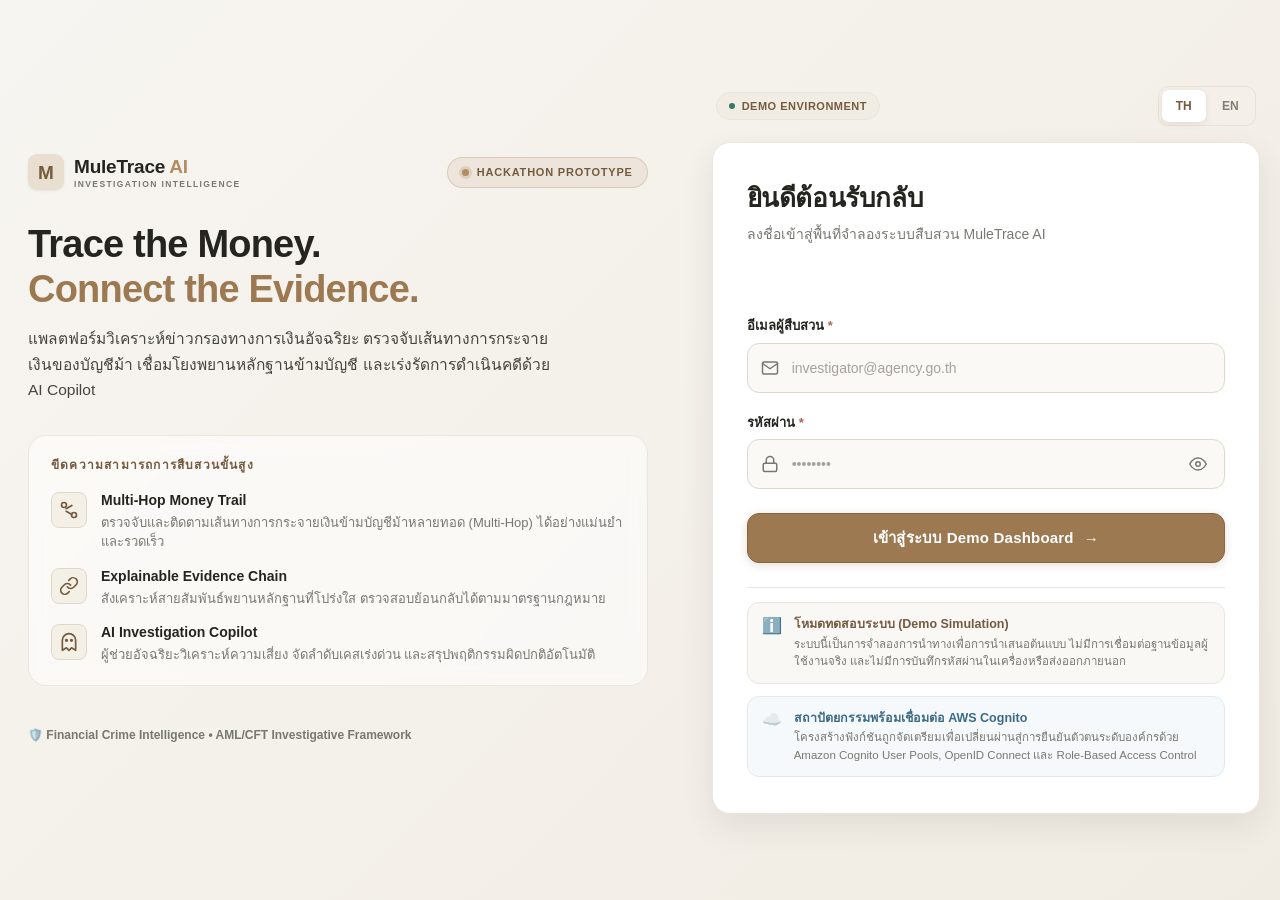
==== commit d813c8ca: "feat: add login and frontend intelligence portal UI with modern responsive styling and assets" ====
--- a/app/frontend/index.html
+++ b/app/frontend/index.html
@@ -80,6 +80,82 @@
         height: 36px !important;
       }
     }
+    /* Sidebar Brand Icon proportional fit with 2-line text */
+    .sidebar .brand {
+      display: flex !important;
+      align-items: center !important;
+      gap: 10px !important;
+      padding: 4px 6px !important;
+      line-height: 1 !important;
+    }
+    .sidebar .brand-mark {
+      width: 36px !important;
+      height: 36px !important;
+      min-width: 36px !important;
+      min-height: 36px !important;
+      display: grid !important;
+      place-items: center !important;
+      background: #e9dfd0 !important;
+      color: #745b3e !important;
+      border-radius: 9px !important;
+      font-size: 19px !important;
+      font-weight: 800 !important;
+      flex-shrink: 0 !important;
+      line-height: 1 !important;
+      user-select: none !important;
+      box-sizing: border-box !important;
+    }
+    .sidebar .brand-text {
+      display: flex !important;
+      flex-direction: column !important;
+      justify-content: center !important;
+      gap: 2px !important;
+      min-width: 0 !important;
+      height: 36px !important;
+      box-sizing: border-box !important;
+    }
+    .sidebar .brand-name {
+      display: inline-flex !important;
+      flex-direction: row !important;
+      flex-wrap: nowrap !important;
+      align-items: baseline !important;
+      gap: 4px !important;
+      white-space: nowrap !important;
+      font-size: 18.5px !important;
+      font-weight: 750 !important;
+      line-height: 1.15 !important;
+      color: #25251f !important;
+    }
+    .sidebar .brand-name b {
+      display: inline-block !important;
+      color: #9c7951 !important;
+      font-weight: 800 !important;
+    }
+    .sidebar .brand-text small,
+    .sidebar .brand small {
+      display: block !important;
+      margin-top: 0 !important;
+      font-size: 8px !important;
+      letter-spacing: 1.1px !important;
+      color: #777870 !important;
+      font-weight: 700 !important;
+      line-height: 1.1 !important;
+      text-transform: uppercase !important;
+      white-space: nowrap !important;
+    }
+    @media (max-width: 720px) {
+      .sidebar .brand-mark {
+        width: 32px !important;
+        height: 32px !important;
+        min-width: 32px !important;
+        min-height: 32px !important;
+        font-size: 17px !important;
+        border-radius: 8px !important;
+      }
+      .sidebar .brand-text {
+        height: auto !important;
+      }
+    }
   </style>
 
   <link rel="icon" href="assets/icon.svg" type="image/svg+xml">
@@ -102,10 +178,10 @@
     <!-- เมนูด้านซ้าย -->
     <aside class="sidebar">
       <div class="brand">
-        <span class="brand-mark">M</span>
-        <span>
-          MuleTrace <b>AI</b>
-          <small>INVESTIGATION INTELLIGENCE</small>
+        <span class="brand-mark" style="width: 36px; height: 36px; min-width: 36px; min-height: 36px; font-size: 19px; border-radius: 9px; display: grid; place-items: center; flex-shrink: 0; background: #e9dfd0; color: #745b3e; font-weight: 800; user-select: none;">M</span>
+        <span class="brand-text" style="display: flex; flex-direction: column; justify-content: center; height: 36px; gap: 2px;">
+          <span class="brand-name" style="display: inline-flex; align-items: baseline; white-space: nowrap; font-size: 18.5px; font-weight: 750; line-height: 1.15; color: #25251f;">MuleTrace <b style="color: #9c7951; margin-left: 4px; font-weight: 800; display: inline-block;">AI</b></span>
+          <small style="display: block; margin-top: 0; font-size: 8px; letter-spacing: 1.1px; color: #777870; font-weight: 700; line-height: 1.1; text-transform: uppercase; white-space: nowrap;">INVESTIGATION INTELLIGENCE</small>
         </span>
       </div>
 
--- a/app/frontend/assets/css/style.css
+++ b/app/frontend/assets/css/style.css
@@ -65,34 +65,70 @@
 .brand {
   display: flex;
   align-items: center;
-  gap: 11px;
-  font-size: 19px;
+  gap: 10px;
+  padding: 4px 6px;
+  line-height: 1;
+}
+
+.brand-text {
+  display: flex;
+  flex-direction: column;
+  justify-content: center;
+  gap: 2px;
+  min-width: 0;
+  height: 36px;
+}
+
+.brand-name {
+  display: inline-flex !important;
+  flex-direction: row !important;
+  flex-wrap: nowrap !important;
+  align-items: baseline !important;
+  gap: 4px !important;
+  white-space: nowrap !important;
+  font-size: 18.5px;
   font-weight: 750;
-  padding: 4px 10px;
+  line-height: 1.15;
+  color: var(--ink, #25251f);
+}
+
+.brand-name b {
+  display: inline-block !important;
+  color: var(--sand, #9c7951) !important;
+  font-weight: 800;
 }
 
 .brand b {
-  color: var(--sand);
+  color: var(--sand, #9c7951);
 }
 
 .brand small {
   display: block;
-  margin-top: 5px;
-  font-size: 9px;
-  letter-spacing: 1.4px;
-  color: var(--muted);
-  font-weight: 600;
+  margin-top: 0;
+  font-size: 8px;
+  letter-spacing: 1.1px;
+  color: var(--muted, #777870);
+  font-weight: 700;
+  line-height: 1.1;
+  text-transform: uppercase;
+  white-space: nowrap;
 }
 
 .brand-mark {
-  width: 37px;
-  height: 37px;
+  width: 36px;
+  height: 36px;
+  min-width: 36px;
+  min-height: 36px;
   display: grid;
   place-items: center;
   background: #e9dfd0;
   color: #745b3e;
-  border-radius: 11px;
-  font-size: 21px;
+  border-radius: 9px;
+  font-size: 19px;
+  font-weight: 800;
+  flex-shrink: 0;
+  line-height: 1;
+  user-select: none;
 }
 
 .nav-label,
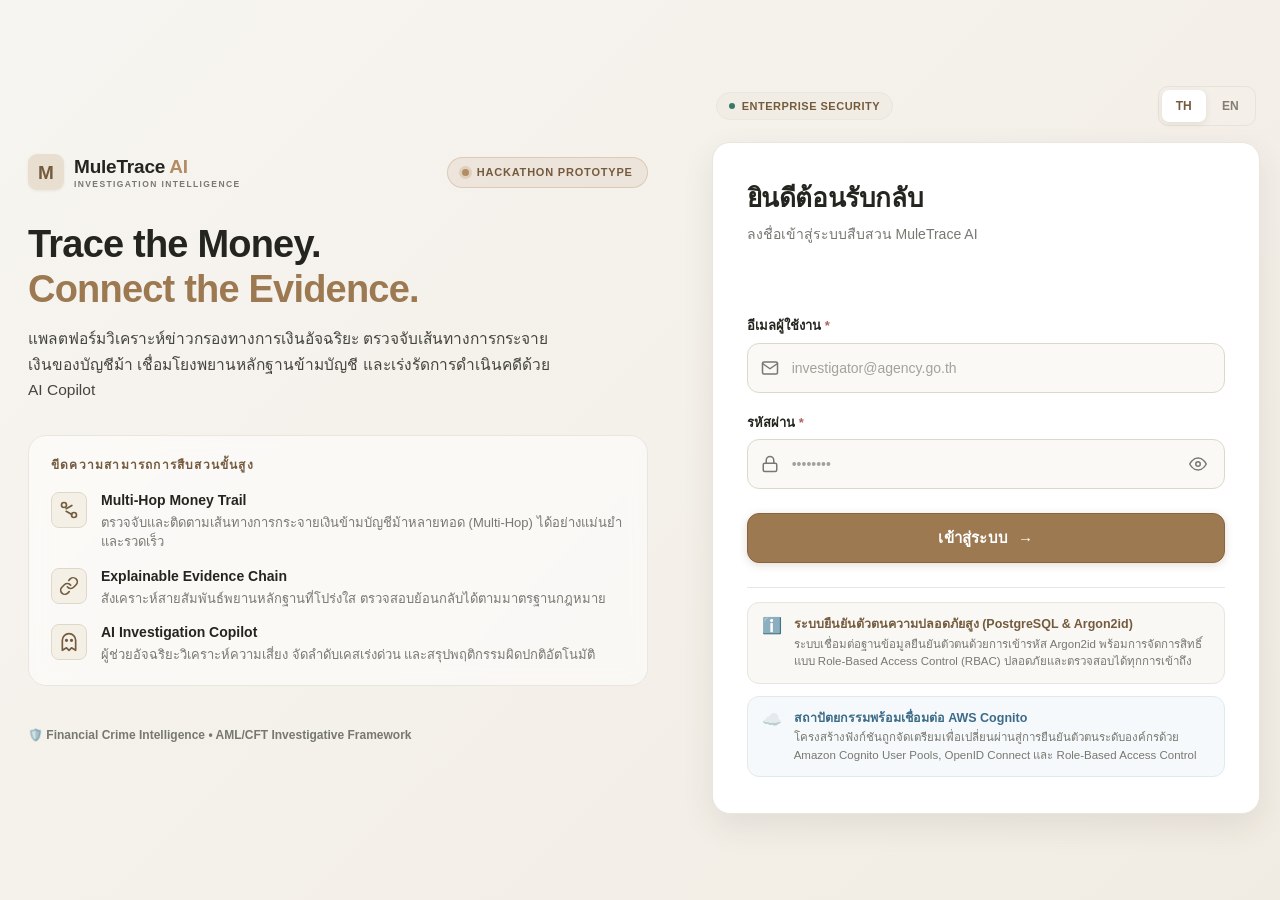
==== commit 256ef09f: "feat(auth): implement authentication, RBAC, admin portal, and session reliability" ====
--- a/app/frontend/index.html
+++ b/app/frontend/index.html
@@ -7,23 +7,49 @@
   <meta name="theme-color" content="#f7f5f1">
   <meta name="description" content="MuleTrace AI investigation prototype">
 
+  <meta http-equiv="Cache-Control" content="no-cache, no-store, must-revalidate">
+  <meta http-equiv="Pragma" content="no-cache">
+  <meta http-equiv="Expires" content="0">
+
   <title>MuleTrace AI | Investigation Workspace</title>
 
   <script>
-    (function () {
+    (async function () {
       try {
-        if (sessionStorage.getItem("muletrace_auth_session") !== "active") {
+        const res = await fetch("/api/auth/me", {
+          method: "GET",
+          credentials: "same-origin",
+          headers: { "Accept": "application/json" }
+        });
+        if (!res.ok) {
           window.location.replace("login.html");
+          return;
+        }
+        const data = await res.json();
+        if (!data || data.status !== "success" || !data.user) {
+          window.location.replace("login.html");
+          return;
+        }
+        if (data.user.role === "admin") {
+          window.location.replace("admin.html");
+          return;
+        }
+        if (data.user.role !== "user") {
+          window.location.replace("login.html");
+          return;
         }
       } catch (e) {
         window.location.replace("login.html");
       }
     })();
 
-    function handleLogout() {
+    async function handleLogout() {
       try {
-        sessionStorage.removeItem("muletrace_auth_session");
-        localStorage.removeItem("muletrace_auth_session");
+        await fetch("/api/auth/logout", {
+          method: "POST",
+          headers: { "Content-Type": "application/json" },
+          credentials: "same-origin"
+        });
       } catch (e) {}
       window.location.replace("login.html");
     }
